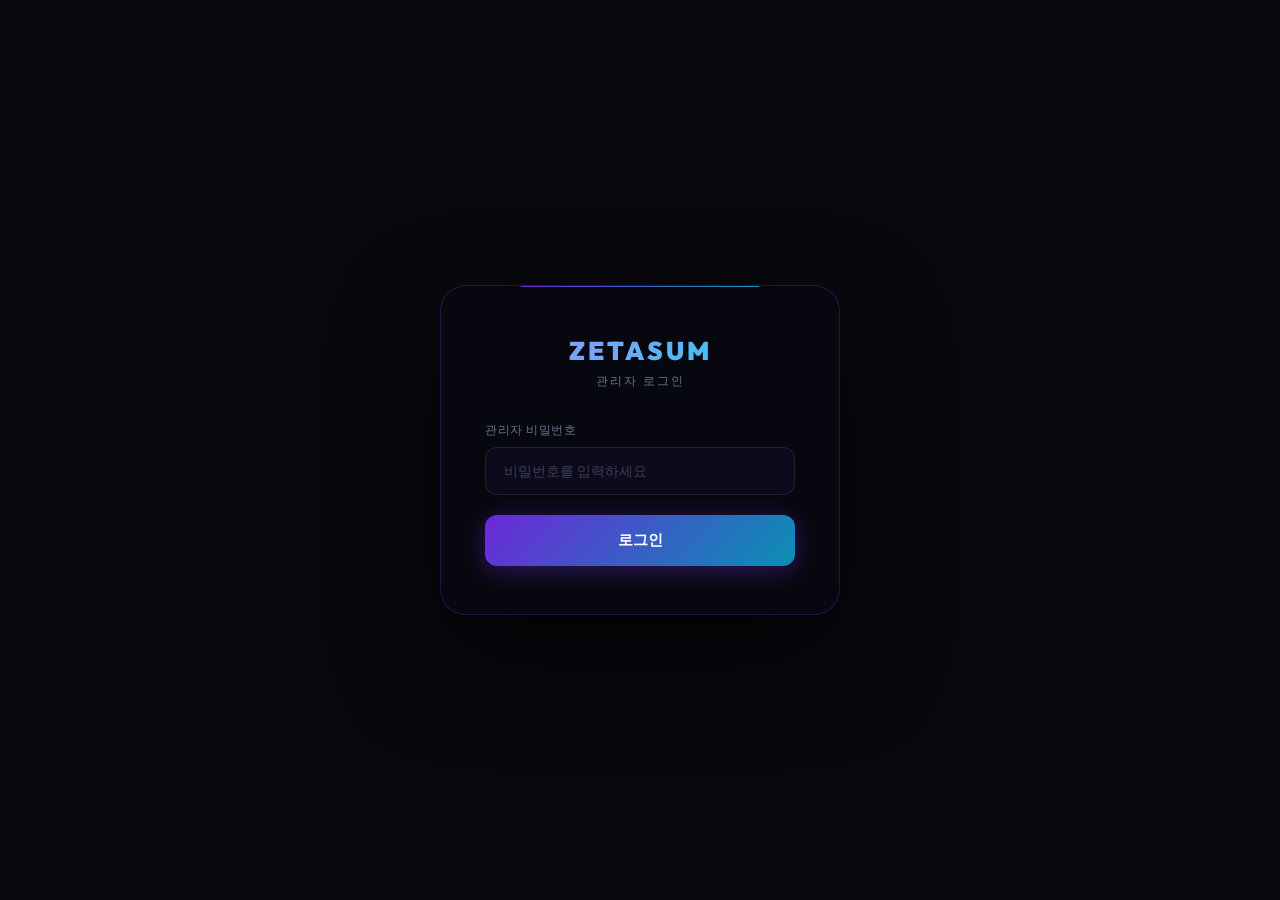
==== admin.html @ b0538472 "feat: 관리자 페이지 추가 (admin.html) + 가입자 localStorage 저장 - admin.html: 비밀번호 로그인 보호, 가입자 목록 테이블 - 전체/오늘/도메" ====
<!DOCTYPE html>
<html lang="ko">
<head>
  <meta charset="UTF-8">
  <meta name="viewport" content="width=device-width, initial-scale=1.0">
  <title>ZETASUM 관리자</title>
  <link rel="preconnect" href="https://fonts.googleapis.com">
  <link href="https://fonts.googleapis.com/css2?family=Outfit:wght@300;400;500;600;700;800;900&display=swap" rel="stylesheet">
  <style>
  :root {
    --bg:       #08080e;
    --bg-card:  #0e0e1c;
    --violet:   #7c3aed;
    --violet-l: #a78bfa;
    --cyan:     #22d3ee;
    --gold:     #f59e0b;
    --green:    #22c55e;
    --red:      #ef4444;
    --grad:     linear-gradient(135deg, #6d28d9 0%, #0891b2 100%);
    --grad-text:linear-gradient(135deg, #a78bfa 0%, #22d3ee 100%);
    --text:     #f8fafc;
    --muted:    #64748b;
    --border:   rgba(255,255,255,0.07);
    --font:     'Outfit', sans-serif;
    --ease:     cubic-bezier(.4,0,.2,1);
  }
  *, *::before, *::after { box-sizing: border-box; margin: 0; padding: 0; }
  html { scroll-behavior: smooth; -webkit-font-smoothing: antialiased; }
  body { background: var(--bg); color: var(--text); font-family: var(--font); min-height: 100vh; }

  /* ── LOGIN ── */
  #loginScreen {
    min-height: 100vh;
    display: flex; align-items: center; justify-content: center;
  }
  .login-box {
    background: #07080f;
    border: 1px solid rgba(124,58,237,.25);
    border-radius: 26px; padding: 3rem 2.75rem;
    width: 100%; max-width: 400px;
    box-shadow: 0 40px 100px rgba(0,0,0,.7);
    position: relative;
  }
  .login-box::before {
    content: ''; position: absolute; top: 0; left: 20%; right: 20%; height: 1px;
    background: linear-gradient(90deg, #6d28d9, #0891b2);
  }
  .login-logo {
    font-size: 1.6rem; font-weight: 900; letter-spacing: 3px;
    background: var(--grad-text);
    -webkit-background-clip: text; -webkit-text-fill-color: transparent; background-clip: text;
    display: block; text-align: center; margin-bottom: .4rem;
  }
  .login-sub {
    text-align: center; font-size: .78rem; color: var(--muted);
    letter-spacing: 2px; text-transform: uppercase; margin-bottom: 2rem;
  }
  .login-box label { display: block; font-size: .78rem; color: var(--muted); margin-bottom: .45rem; letter-spacing: .5px; }
  .login-box input {
    width: 100%; background: rgba(124,58,237,.06);
    border: 1px solid rgba(255,255,255,.09); color: var(--text);
    padding: .9rem 1.1rem; border-radius: 12px;
    font-family: var(--font); font-size: .9rem; outline: none;
    transition: all .25s; margin-bottom: 1.25rem;
  }
  .login-box input:focus {
    border-color: rgba(124,58,237,.55);
    box-shadow: 0 0 0 3px rgba(124,58,237,.12);
  }
  .login-box input::placeholder { color: rgba(100,116,139,.5); }
  .btn-login {
    display: block; width: 100%; padding: .92rem;
    background: var(--grad); color: #fff; border: none;
    border-radius: 12px; font-size: .95rem; font-weight: 700;
    font-family: var(--font); cursor: pointer;
    box-shadow: 0 4px 24px rgba(109,40,217,.4);
    transition: all .3s var(--ease);
  }
  .btn-login:hover { transform: translateY(-2px); box-shadow: 0 10px 32px rgba(109,40,217,.55); }
  .login-error {
    color: #f87171; font-size: .8rem; text-align: center;
    margin-top: .85rem; display: none;
  }

  /* ── ADMIN PANEL ── */
  #adminPanel { display: none; }

  header {
    background: rgba(8,8,14,.95); backdrop-filter: blur(20px);
    border-bottom: 1px solid var(--border);
    padding: 1rem 3rem;
    display: flex; align-items: center; justify-content: space-between;
    position: sticky; top: 0; z-index: 100;
  }
  .admin-logo {
    font-size: 1.3rem; font-weight: 900; letter-spacing: 3px;
    background: var(--grad-text);
    -webkit-background-clip: text; -webkit-text-fill-color: transparent; background-clip: text;
  }
  .admin-logo span {
    font-size: .72rem; font-weight: 500; letter-spacing: 2px;
    color: var(--muted); -webkit-text-fill-color: var(--muted);
    margin-left: .75rem;
  }
  .btn-logout {
    background: rgba(255,255,255,.04); border: 1px solid var(--border);
    color: var(--muted); padding: .45rem 1.1rem; border-radius: 8px;
    font-size: .8rem; font-family: var(--font); cursor: pointer;
    transition: all .2s;
  }
  .btn-logout:hover { color: var(--text); border-color: rgba(124,58,237,.35); }

  .main { max-width: 1200px; margin: 0 auto; padding: 2.5rem 2rem; }

  /* ── STAT CARDS ── */
  .stat-row { display: grid; grid-template-columns: repeat(3, 1fr); gap: 1.25rem; margin-bottom: 2.5rem; }
  .s-card {
    background: var(--bg-card); border: 1px solid var(--border);
    border-radius: 18px; padding: 1.75rem;
    display: flex; align-items: center; gap: 1.25rem;
  }
  .s-icon {
    width: 48px; height: 48px; border-radius: 14px;
    display: flex; align-items: center; justify-content: center;
    font-size: 1.4rem; flex-shrink: 0;
  }
  .s-icon.violet { background: rgba(124,58,237,.15); border: 1px solid rgba(124,58,237,.2); }
  .s-icon.cyan   { background: rgba(34,211,238,.1);  border: 1px solid rgba(34,211,238,.2); }
  .s-icon.gold   { background: rgba(245,158,11,.1);  border: 1px solid rgba(245,158,11,.2); }
  .s-val { font-size: 2rem; font-weight: 900; letter-spacing: -1px; line-height: 1; }
  .s-lbl { font-size: .78rem; color: var(--muted); margin-top: .25rem; }

  /* ── TOOLBAR ── */
  .toolbar {
    display: flex; align-items: center; justify-content: space-between;
    margin-bottom: 1.25rem; gap: 1rem; flex-wrap: wrap;
  }
  .toolbar-title { font-size: 1.05rem; font-weight: 700; }
  .toolbar-right { display: flex; gap: .65rem; }
  .btn-sm {
    padding: .48rem 1rem; border-radius: 8px; font-size: .8rem;
    font-weight: 600; font-family: var(--font); cursor: pointer;
    border: none; transition: all .2s;
  }
  .btn-sm.export { background: rgba(34,211,238,.1); color: var(--cyan); border: 1px solid rgba(34,211,238,.2); }
  .btn-sm.export:hover { background: rgba(34,211,238,.18); }
  .btn-sm.danger { background: rgba(239,68,68,.1); color: #f87171; border: 1px solid rgba(239,68,68,.2); }
  .btn-sm.danger:hover { background: rgba(239,68,68,.18); }
  .search-wrap { position: relative; }
  .search-wrap input {
    background: rgba(255,255,255,.04); border: 1px solid var(--border);
    color: var(--text); padding: .48rem 1rem .48rem 2.25rem;
    border-radius: 8px; font-family: var(--font); font-size: .82rem;
    outline: none; width: 220px; transition: border-color .2s;
  }
  .search-wrap input:focus { border-color: rgba(124,58,237,.4); }
  .search-wrap input::placeholder { color: var(--muted); }
  .search-icon {
    position: absolute; left: .75rem; top: 50%; transform: translateY(-50%);
    color: var(--muted); font-size: .85rem;
  }

  /* ── TABLE ── */
  .table-wrap {
    background: var(--bg-card); border: 1px solid var(--border);
    border-radius: 18px; overflow: hidden;
  }
  table { width: 100%; border-collapse: collapse; }
  thead tr { border-bottom: 1px solid var(--border); }
  thead th {
    padding: 1rem 1.25rem; text-align: left;
    font-size: .7rem; font-weight: 700; letter-spacing: 2px;
    text-transform: uppercase; color: var(--muted);
  }
  tbody tr {
    border-bottom: 1px solid var(--border);
    transition: background .15s;
  }
  tbody tr:last-child { border-bottom: none; }
  tbody tr:hover { background: rgba(124,58,237,.04); }
  tbody td { padding: 1rem 1.25rem; font-size: .875rem; }
  .td-num { color: var(--muted); font-size: .78rem; font-weight: 600; }
  .td-name { font-weight: 600; }
  .td-email { color: var(--muted); }
  .td-date { color: var(--muted); font-size: .8rem; }
  .badge-new {
    display: inline-block; background: rgba(34,211,238,.12);
    border: 1px solid rgba(34,211,238,.25); color: var(--cyan);
    font-size: .6rem; font-weight: 700; letter-spacing: 1px;
    padding: .1rem .45rem; border-radius: 100px; text-transform: uppercase;
    margin-left: .5rem; vertical-align: middle;
  }
  .btn-del {
    background: none; border: 1px solid rgba(239,68,68,.2);
    color: #f87171; padding: .3rem .7rem; border-radius: 7px;
    font-size: .75rem; font-family: var(--font); cursor: pointer;
    transition: all .2s;
  }
  .btn-del:hover { background: rgba(239,68,68,.12); }

  /* ── EMPTY STATE ── */
  .empty {
    text-align: center; padding: 4rem 2rem; color: var(--muted);
  }
  .empty-icon { font-size: 2.5rem; margin-bottom: 1rem; opacity: .4; }
  .empty p { font-size: .9rem; }

  @media (max-width: 768px) {
    header { padding: 1rem 1.5rem; }
    .main { padding: 1.5rem 1rem; }
    .stat-row { grid-template-columns: 1fr; }
    .search-wrap input { width: 160px; }
  }
  </style>
</head>
<body>

<!-- LOGIN -->
<div id="loginScreen">
  <div class="login-box">
    <span class="login-logo">ZETASUM</span>
    <p class="login-sub">관리자 로그인</p>
    <label>관리자 비밀번호</label>
    <input type="password" id="pwdInput" placeholder="비밀번호를 입력하세요" onkeydown="if(event.key==='Enter')doLogin()">
    <button class="btn-login" onclick="doLogin()">로그인</button>
    <p class="login-error" id="loginErr">비밀번호가 올바르지 않습니다.</p>
  </div>
</div>

<!-- ADMIN PANEL -->
<div id="adminPanel">
  <header>
    <div>
      <span class="admin-logo">ZETASUM<span>ADMIN</span></span>
    </div>
    <button class="btn-logout" onclick="doLogout()">로그아웃</button>
  </header>

  <div class="main">
    <!-- STAT CARDS -->
    <div class="stat-row">
      <div class="s-card">
        <div class="s-icon violet">👥</div>
        <div>
          <div class="s-val" id="statTotal">0</div>
          <div class="s-lbl">전체 가입자</div>
        </div>
      </div>
      <div class="s-card">
        <div class="s-icon cyan">📅</div>
        <div>
          <div class="s-val" id="statToday">0</div>
          <div class="s-lbl">오늘 가입</div>
        </div>
      </div>
      <div class="s-card">
        <div class="s-icon gold">📧</div>
        <div>
          <div class="s-val" id="statDomains">0</div>
          <div class="s-lbl">이메일 도메인 수</div>
        </div>
      </div>
    </div>

    <!-- TOOLBAR -->
    <div class="toolbar">
      <span class="toolbar-title">가입자 목록</span>
      <div class="toolbar-right">
        <div class="search-wrap">
          <span class="search-icon">🔍</span>
          <input type="text" id="searchInput" placeholder="이름 또는 이메일 검색" oninput="renderTable()">
        </div>
        <button class="btn-sm export" onclick="exportCSV()">CSV 내보내기</button>
        <button class="btn-sm danger" onclick="clearAll()">전체 삭제</button>
      </div>
    </div>

    <!-- TABLE -->
    <div class="table-wrap">
      <table>
        <thead>
          <tr>
            <th>#</th>
            <th>이름</th>
            <th>이메일</th>
            <th>가입일시</th>
            <th></th>
          </tr>
        </thead>
        <tbody id="userTableBody"></tbody>
      </table>
    </div>
  </div>
</div>

<script>
  const ADMIN_PWD = 'zetasum2026';
  const STORAGE_KEY = 'zetasum_users';

  function doLogin() {
    const v = document.getElementById('pwdInput').value;
    if (v === ADMIN_PWD) {
      document.getElementById('loginScreen').style.display = 'none';
      document.getElementById('adminPanel').style.display = 'block';
      renderAll();
    } else {
      document.getElementById('loginErr').style.display = 'block';
    }
  }

  function doLogout() {
    document.getElementById('loginScreen').style.display = 'flex';
    document.getElementById('adminPanel').style.display = 'none';
    document.getElementById('pwdInput').value = '';
    document.getElementById('loginErr').style.display = 'none';
  }

  function getUsers() {
    return JSON.parse(localStorage.getItem(STORAGE_KEY) || '[]');
  }

  function renderAll() {
    const users = getUsers();
    const today = new Date().toDateString();
    const todayCount = users.filter(u => new Date(u.date).toDateString() === today).length;
    const domains = new Set(users.map(u => u.email.split('@')[1]).filter(Boolean));

    document.getElementById('statTotal').textContent   = users.length;
    document.getElementById('statToday').textContent   = todayCount;
    document.getElementById('statDomains').textContent = domains.size;
    renderTable();
  }

  function renderTable() {
    const q = document.getElementById('searchInput').value.toLowerCase();
    const users = getUsers();
    const filtered = q
      ? users.filter(u => u.name.toLowerCase().includes(q) || u.email.toLowerCase().includes(q))
      : users;

    const tbody = document.getElementById('userTableBody');
    if (filtered.length === 0) {
      tbody.innerHTML = `<tr><td colspan="5">
        <div class="empty">
          <div class="empty-icon">📭</div>
          <p>${q ? '검색 결과가 없습니다.' : '아직 가입자가 없습니다.'}</p>
        </div>
      </td></tr>`;
      return;
    }

    const today = new Date().toDateString();
    tbody.innerHTML = filtered.slice().reverse().map((u, i) => {
      const isNew = new Date(u.date).toDateString() === today;
      const d = new Date(u.date);
      const dateStr = `${d.getFullYear()}.${String(d.getMonth()+1).padStart(2,'0')}.${String(d.getDate()).padStart(2,'0')} ${String(d.getHours()).padStart(2,'0')}:${String(d.getMinutes()).padStart(2,'0')}`;
      const realIdx = users.length - 1 - i;
      return `<tr>
        <td class="td-num">${users.length - i}</td>
        <td class="td-name">${esc(u.name)}${isNew ? '<span class="badge-new">NEW</span>' : ''}</td>
        <td class="td-email">${esc(u.email)}</td>
        <td class="td-date">${dateStr}</td>
        <td><button class="btn-del" onclick="deleteUser(${realIdx})">삭제</button></td>
      </tr>`;
    }).join('');
  }

  function deleteUser(idx) {
    if (!confirm('이 가입자를 삭제할까요?')) return;
    const users = getUsers();
    users.splice(idx, 1);
    localStorage.setItem(STORAGE_KEY, JSON.stringify(users));
    renderAll();
  }

  function clearAll() {
    if (!confirm('전체 가입자 데이터를 삭제할까요? 복구할 수 없습니다.')) return;
    localStorage.removeItem(STORAGE_KEY);
    renderAll();
  }

  function exportCSV() {
    const users = getUsers();
    if (!users.length) { alert('내보낼 데이터가 없습니다.'); return; }
    const rows = [['번호', '이름', '이메일', '가입일시'],
      ...users.map((u, i) => [i+1, u.name, u.email, new Date(u.date).toLocaleString('ko-KR')])
    ];
    const csv = '﻿' + rows.map(r => r.join(',')).join('\n');
    const a = document.createElement('a');
    a.href = URL.createObjectURL(new Blob([csv], { type: 'text/csv' }));
    a.download = `zetasum_users_${new Date().toISOString().slice(0,10)}.csv`;
    a.click();
  }

  function esc(s) {
    return s.replace(/&/g,'&amp;').replace(/</g,'&lt;').replace(/>/g,'&gt;');
  }
</script>
</body>
</html>
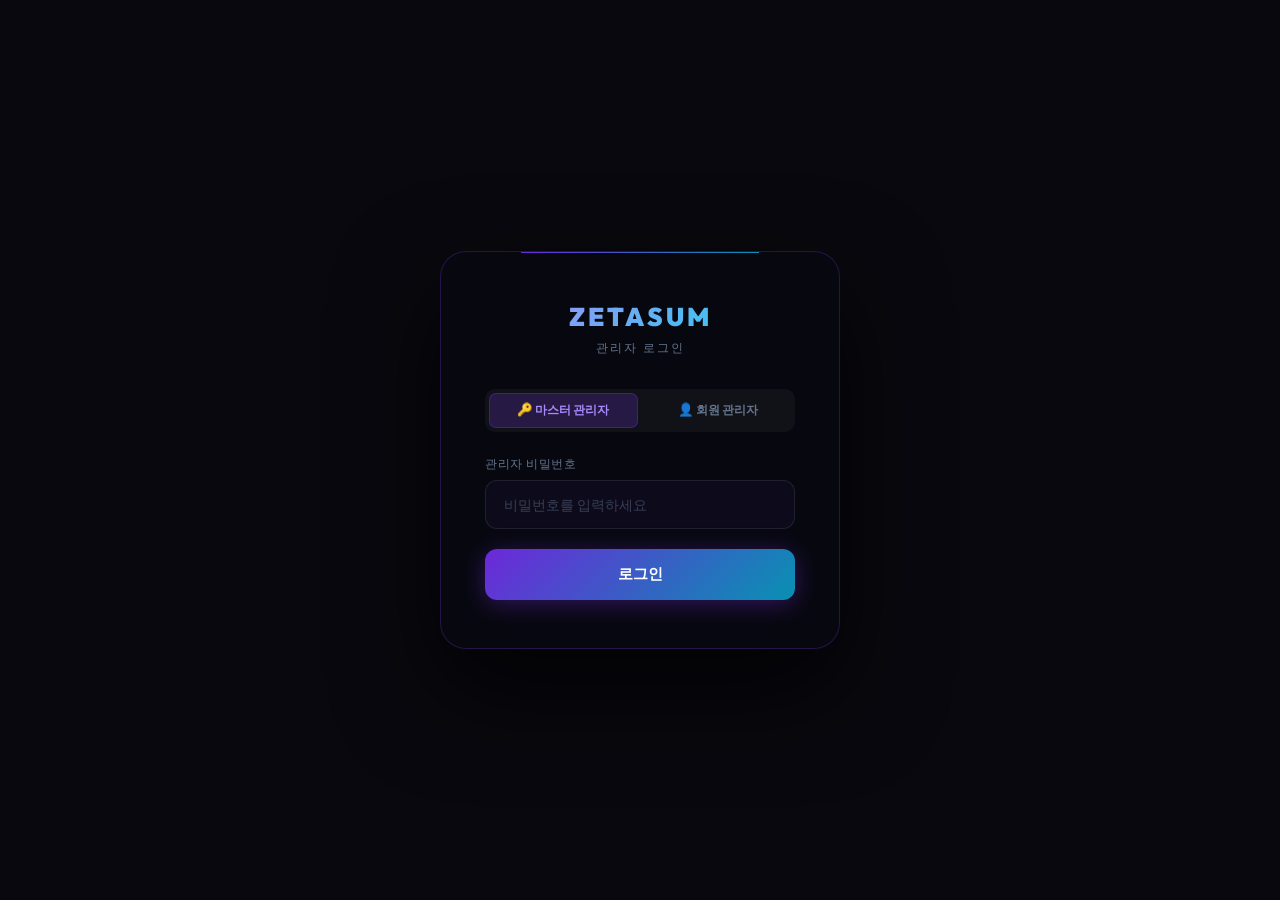
==== commit 97ecda14: "feat: 관리자 페이지 회원 관리자 로그인 추가 - 로그인 탭 2개: 마스터 관리자(비밀번호) / 회원 관리자(이메일+비밀번호) - 회원 관리자는 가입 시 설정한 비밀번호 + r" ====
--- a/admin.html
+++ b/admin.html
@@ -113,7 +113,7 @@
   .main { max-width: 1200px; margin: 0 auto; padding: 2.5rem 2rem; }
 
   /* ── STAT CARDS ── */
-  .stat-row { display: grid; grid-template-columns: repeat(3, 1fr); gap: 1.25rem; margin-bottom: 2.5rem; }
+  .stat-row { display: grid; grid-template-columns: repeat(4, 1fr); gap: 1.25rem; margin-bottom: 2.5rem; }
   .s-card {
     background: var(--bg-card); border: 1px solid var(--border);
     border-radius: 18px; padding: 1.75rem;
@@ -127,6 +127,7 @@
   .s-icon.violet { background: rgba(124,58,237,.15); border: 1px solid rgba(124,58,237,.2); }
   .s-icon.cyan   { background: rgba(34,211,238,.1);  border: 1px solid rgba(34,211,238,.2); }
   .s-icon.gold   { background: rgba(245,158,11,.1);  border: 1px solid rgba(245,158,11,.2); }
+  .s-icon.red    { background: rgba(239,68,68,.1);   border: 1px solid rgba(239,68,68,.2); }
   .s-val { font-size: 2rem; font-weight: 900; letter-spacing: -1px; line-height: 1; }
   .s-lbl { font-size: .78rem; color: var(--muted); margin-top: .25rem; }
 
@@ -198,12 +199,128 @@
   }
   .btn-del:hover { background: rgba(239,68,68,.12); }
 
+  /* ── ROLE BADGES ── */
+  .badge-admin {
+    display: inline-flex; align-items: center; gap: .3rem;
+    background: rgba(124,58,237,.15); border: 1px solid rgba(124,58,237,.3);
+    color: var(--violet-l); font-size: .65rem; font-weight: 700;
+    letter-spacing: 1px; padding: .2rem .6rem; border-radius: 100px;
+    text-transform: uppercase;
+  }
+  .badge-member {
+    display: inline-flex; align-items: center;
+    background: rgba(255,255,255,.04); border: 1px solid var(--border);
+    color: var(--muted); font-size: .65rem; font-weight: 600;
+    letter-spacing: 1px; padding: .2rem .6rem; border-radius: 100px;
+    text-transform: uppercase;
+  }
+  .btn-promote {
+    background: rgba(124,58,237,.1); border: 1px solid rgba(124,58,237,.25);
+    color: var(--violet-l); padding: .28rem .65rem; border-radius: 7px;
+    font-size: .72rem; font-family: var(--font); cursor: pointer; transition: all .2s;
+  }
+  .btn-promote:hover { background: rgba(124,58,237,.22); }
+  .btn-demote {
+    background: rgba(245,158,11,.08); border: 1px solid rgba(245,158,11,.22);
+    color: var(--gold); padding: .28rem .65rem; border-radius: 7px;
+    font-size: .72rem; font-family: var(--font); cursor: pointer; transition: all .2s;
+  }
+  .btn-demote:hover { background: rgba(245,158,11,.16); }
+
+  /* ── ADMIN PAGE BADGE ── */
+  .admin-page-badge {
+    display: inline-flex; align-items: center;
+    background: rgba(124,58,237,.15); border: 1px solid rgba(124,58,237,.3);
+    color: var(--violet-l); font-size: .65rem; font-weight: 700;
+    letter-spacing: 2px; padding: .25rem .75rem; border-radius: 100px;
+    text-transform: uppercase; margin-left: .85rem;
+  }
+
   /* ── EMPTY STATE ── */
   .empty {
     text-align: center; padding: 4rem 2rem; color: var(--muted);
   }
   .empty-icon { font-size: 2.5rem; margin-bottom: 1rem; opacity: .4; }
   .empty p { font-size: .9rem; }
+
+  /* ── PWD MODAL ── */
+  .pwd-modal-overlay {
+    position: fixed; inset: 0; z-index: 500;
+    background: rgba(0,0,0,.8); backdrop-filter: blur(16px);
+    display: none; align-items: center; justify-content: center; padding: 1.5rem;
+  }
+  .pwd-modal-overlay.open { display: flex; animation: fadeIn .2s ease; }
+  @keyframes fadeIn { from{opacity:0} to{opacity:1} }
+  .pwd-modal {
+    background: #07080f; border: 1px solid rgba(124,58,237,.3);
+    border-radius: 22px; padding: 2.25rem 2.5rem;
+    width: 100%; max-width: 400px; position: relative;
+    box-shadow: 0 40px 80px rgba(0,0,0,.7);
+    animation: slideUp .25s ease;
+  }
+  @keyframes slideUp { from{transform:translateY(20px);opacity:0} to{transform:translateY(0);opacity:1} }
+  .pwd-modal::before {
+    content:''; position:absolute; top:0; left:20%; right:20%; height:1px;
+    background: linear-gradient(90deg,#6d28d9,#0891b2);
+  }
+  .pwd-modal h3 {
+    font-size: 1.15rem; font-weight: 800; margin-bottom: 1.5rem;
+    background: var(--grad-text);
+    -webkit-background-clip: text; -webkit-text-fill-color: transparent; background-clip: text;
+  }
+  .pwd-modal label { display:block; font-size:.75rem; color:var(--muted); margin-bottom:.4rem; letter-spacing:.5px; }
+  .pwd-modal input {
+    width:100%; background:rgba(124,58,237,.06);
+    border:1px solid rgba(255,255,255,.09); color:var(--text);
+    padding:.8rem 1rem; border-radius:10px;
+    font-family:var(--font); font-size:.88rem; outline:none;
+    transition:all .2s; margin-bottom:1rem;
+  }
+  .pwd-modal input:focus { border-color:rgba(124,58,237,.55); box-shadow:0 0 0 3px rgba(124,58,237,.1); }
+  .pwd-modal input::placeholder { color:rgba(100,116,139,.5); }
+  .pwd-modal-btns { display:flex; gap:.65rem; margin-top:.5rem; }
+  .btn-confirm {
+    flex:1; padding:.8rem; background:var(--grad); color:#fff; border:none;
+    border-radius:10px; font-size:.88rem; font-weight:700; font-family:var(--font);
+    cursor:pointer; transition:all .25s;
+  }
+  .btn-confirm:hover { filter:brightness(1.15); }
+  .btn-cancel {
+    flex:1; padding:.8rem; background:rgba(255,255,255,.04); color:var(--muted);
+    border:1px solid var(--border); border-radius:10px;
+    font-size:.88rem; font-family:var(--font); cursor:pointer; transition:all .2s;
+  }
+  .btn-cancel:hover { color:var(--text); }
+  .pwd-msg { font-size:.78rem; margin-top:.75rem; text-align:center; min-height:1.1rem; }
+  .pwd-msg.err  { color:#f87171; }
+  .pwd-msg.ok   { color:var(--green); }
+  .pwd-modal-close {
+    position:absolute; top:1rem; right:1.25rem;
+    background:none; border:none; color:var(--muted);
+    font-size:1.1rem; cursor:pointer; transition:color .2s;
+  }
+  .pwd-modal-close:hover { color:var(--text); }
+
+  /* ── LOGIN TABS ── */
+  .login-tabs {
+    display: flex; gap: .4rem; margin-bottom: 1.5rem;
+    background: rgba(255,255,255,.04); border-radius: 10px; padding: .25rem;
+  }
+  .login-tab {
+    flex: 1; padding: .52rem; border: none; border-radius: 7px;
+    font-family: var(--font); font-size: .78rem; font-weight: 600;
+    cursor: pointer; transition: all .2s;
+    background: none; color: var(--muted);
+  }
+  .login-tab.active {
+    background: rgba(124,58,237,.2); color: var(--violet-l);
+    border: 1px solid rgba(124,58,237,.3);
+  }
+  .admin-info-chip {
+    font-size: .78rem; color: var(--muted);
+    background: rgba(255,255,255,.04); border: 1px solid var(--border);
+    padding: .3rem .85rem; border-radius: 100px;
+  }
 
   @media (max-width: 768px) {
     header { padding: 1rem 1.5rem; }
@@ -220,21 +337,64 @@
   <div class="login-box">
     <span class="login-logo">ZETASUM</span>
     <p class="login-sub">관리자 로그인</p>
-    <label>관리자 비밀번호</label>
-    <input type="password" id="pwdInput" placeholder="비밀번호를 입력하세요" onkeydown="if(event.key==='Enter')doLogin()">
-    <button class="btn-login" onclick="doLogin()">로그인</button>
-    <p class="login-error" id="loginErr">비밀번호가 올바르지 않습니다.</p>
+
+    <div class="login-tabs">
+      <button class="login-tab active" id="tabMaster" onclick="switchTab('master')">🔑 마스터 관리자</button>
+      <button class="login-tab" id="tabMember" onclick="switchTab('member')">👤 회원 관리자</button>
+    </div>
+
+    <!-- 마스터 로그인 -->
+    <div id="formMaster">
+      <label>관리자 비밀번호</label>
+      <input type="password" id="pwdInput" placeholder="비밀번호를 입력하세요" onkeydown="if(event.key==='Enter')doLogin()">
+      <button class="btn-login" onclick="doLogin()">로그인</button>
+    </div>
+
+    <!-- 회원 관리자 로그인 -->
+    <div id="formMember" style="display:none;">
+      <label>이메일</label>
+      <input type="email" id="memberEmail" placeholder="관리자로 지정된 이메일" onkeydown="if(event.key==='Enter')doMemberAdminLogin()">
+      <label>비밀번호</label>
+      <input type="password" id="memberPwd" placeholder="비밀번호" onkeydown="if(event.key==='Enter')doMemberAdminLogin()">
+      <button class="btn-login" onclick="doMemberAdminLogin()">로그인</button>
+    </div>
+
+    <p class="login-error" id="loginErr">로그인 정보가 올바르지 않습니다.</p>
   </div>
 </div>
 
 <!-- ADMIN PANEL -->
 <div id="adminPanel">
   <header>
-    <div>
+    <div style="display:flex;align-items:center;">
       <span class="admin-logo">ZETASUM<span>ADMIN</span></span>
-    </div>
-    <button class="btn-logout" onclick="doLogout()">로그아웃</button>
+      <span class="admin-page-badge">관리자 페이지</span>
+    </div>
+    <div style="display:flex;gap:.65rem;align-items:center;">
+      <span class="admin-info-chip" id="adminLoginInfo"></span>
+      <button class="btn-logout" id="btnPwdChange" onclick="openPwdModal()">🔑 비밀번호 변경</button>
+      <button class="btn-logout" onclick="doLogout()">로그아웃</button>
+    </div>
   </header>
+
+  <!-- PWD CHANGE MODAL -->
+  <div class="pwd-modal-overlay" id="pwdModal">
+    <div class="pwd-modal">
+      <button class="pwd-modal-close" onclick="closePwdModal()">×</button>
+      <h3>비밀번호 변경</h3>
+      <label>현재 비밀번호</label>
+      <input type="password" id="curPwd" placeholder="현재 비밀번호">
+      <label>새 비밀번호</label>
+      <input type="password" id="newPwd" placeholder="새 비밀번호 (4자리 이상)">
+      <label>새 비밀번호 확인</label>
+      <input type="password" id="newPwd2" placeholder="새 비밀번호 재입력" onkeydown="if(event.key==='Enter')confirmPwdChange()">
+      <div class="pwd-modal-btns">
+        <button class="btn-confirm" onclick="confirmPwdChange()">변경 완료</button>
+        <button class="btn-cancel" onclick="closePwdModal()">취소</button>
+      </div>
+      <p class="pwd-msg" id="pwdMsg"></p>
+    </div>
+  </div>
 
   <div class="main">
     <!-- STAT CARDS -->
@@ -260,6 +420,13 @@
           <div class="s-lbl">이메일 도메인 수</div>
         </div>
       </div>
+      <div class="s-card">
+        <div class="s-icon red">🛡️</div>
+        <div>
+          <div class="s-val" id="statAdmins">0</div>
+          <div class="s-lbl">관리자 계정</div>
+        </div>
+      </div>
     </div>
 
     <!-- TOOLBAR -->
@@ -283,6 +450,7 @@
             <th>#</th>
             <th>이름</th>
             <th>이메일</th>
+            <th>유형</th>
             <th>가입일시</th>
             <th></th>
           </tr>
@@ -294,25 +462,108 @@
 </div>
 
 <script>
-  const ADMIN_PWD = 'zetasum2026';
   const STORAGE_KEY = 'zetasum_users';
-
+  const PWD_KEY     = 'zetasum_admin_pwd';
+  const DEFAULT_PWD = 'zetasum2026';
+
+  let currentAdmin = null; // { type:'master' } or { type:'member', name, email }
+
+  function getAdminPwd() {
+    return localStorage.getItem(PWD_KEY) || DEFAULT_PWD;
+  }
+
+  /* ── TAB SWITCH ── */
+  function switchTab(tab) {
+    const isMaster = tab === 'master';
+    document.getElementById('tabMaster').classList.toggle('active', isMaster);
+    document.getElementById('tabMember').classList.toggle('active', !isMaster);
+    document.getElementById('formMaster').style.display = isMaster ? 'block' : 'none';
+    document.getElementById('formMember').style.display = isMaster ? 'none' : 'block';
+    document.getElementById('loginErr').style.display = 'none';
+  }
+
+  /* ── MASTER LOGIN ── */
   function doLogin() {
     const v = document.getElementById('pwdInput').value;
-    if (v === ADMIN_PWD) {
-      document.getElementById('loginScreen').style.display = 'none';
-      document.getElementById('adminPanel').style.display = 'block';
-      renderAll();
+    if (v === getAdminPwd()) {
+      currentAdmin = { type: 'master' };
+      enterAdminPanel();
     } else {
       document.getElementById('loginErr').style.display = 'block';
     }
   }
 
+  /* ── MEMBER ADMIN LOGIN ── */
+  function doMemberAdminLogin() {
+    const email = document.getElementById('memberEmail').value.trim();
+    const pwd   = document.getElementById('memberPwd').value;
+    const users = getUsers();
+    const user  = users.find(u => u.email === email && u.pwd === pwd && u.role === 'admin');
+    if (user) {
+      currentAdmin = { type: 'member', name: user.name, email: user.email };
+      enterAdminPanel();
+    } else {
+      document.getElementById('loginErr').style.display = 'block';
+    }
+  }
+
+  /* ── ENTER PANEL ── */
+  function enterAdminPanel() {
+    document.getElementById('loginScreen').style.display = 'none';
+    document.getElementById('adminPanel').style.display  = 'block';
+    // 헤더 업데이트
+    const infoEl = document.getElementById('adminLoginInfo');
+    const pwdBtn = document.getElementById('btnPwdChange');
+    if (currentAdmin.type === 'master') {
+      infoEl.textContent = '🛡️ 마스터 관리자';
+      pwdBtn.style.display = '';
+    } else {
+      infoEl.textContent = `👤 ${currentAdmin.name}`;
+      pwdBtn.style.display = 'none';
+    }
+    renderAll();
+  }
+
   function doLogout() {
+    currentAdmin = null;
     document.getElementById('loginScreen').style.display = 'flex';
-    document.getElementById('adminPanel').style.display = 'none';
-    document.getElementById('pwdInput').value = '';
+    document.getElementById('adminPanel').style.display  = 'none';
+    document.getElementById('pwdInput').value    = '';
+    document.getElementById('memberEmail').value = '';
+    document.getElementById('memberPwd').value   = '';
     document.getElementById('loginErr').style.display = 'none';
+    switchTab('master');
+  }
+
+  /* ── PASSWORD CHANGE ── */
+  function openPwdModal() {
+    document.getElementById('curPwd').value = '';
+    document.getElementById('newPwd').value = '';
+    document.getElementById('newPwd2').value = '';
+    document.getElementById('pwdMsg').textContent = '';
+    document.getElementById('pwdMsg').className = 'pwd-msg';
+    document.getElementById('pwdModal').classList.add('open');
+  }
+  function closePwdModal() {
+    document.getElementById('pwdModal').classList.remove('open');
+  }
+  function confirmPwdChange() {
+    const cur  = document.getElementById('curPwd').value;
+    const nw   = document.getElementById('newPwd').value;
+    const nw2  = document.getElementById('newPwd2').value;
+    const msg  = document.getElementById('pwdMsg');
+    if (cur !== getAdminPwd()) {
+      msg.textContent = '현재 비밀번호가 올바르지 않습니다.'; msg.className = 'pwd-msg err'; return;
+    }
+    if (nw.length < 4) {
+      msg.textContent = '새 비밀번호는 4자리 이상이어야 합니다.'; msg.className = 'pwd-msg err'; return;
+    }
+    if (nw !== nw2) {
+      msg.textContent = '새 비밀번호가 서로 일치하지 않습니다.'; msg.className = 'pwd-msg err'; return;
+    }
+    localStorage.setItem(PWD_KEY, nw);
+    msg.textContent = '비밀번호가 변경되었습니다!'; msg.className = 'pwd-msg ok';
+    setTimeout(closePwdModal, 1200);
   }
 
   function getUsers() {
@@ -324,10 +575,12 @@
     const today = new Date().toDateString();
     const todayCount = users.filter(u => new Date(u.date).toDateString() === today).length;
     const domains = new Set(users.map(u => u.email.split('@')[1]).filter(Boolean));
+    const adminCount = users.filter(u => u.role === 'admin').length;
 
     document.getElementById('statTotal').textContent   = users.length;
     document.getElementById('statToday').textContent   = todayCount;
     document.getElementById('statDomains').textContent = domains.size;
+    document.getElementById('statAdmins').textContent  = adminCount;
     renderTable();
   }
 
@@ -355,14 +608,37 @@
       const d = new Date(u.date);
       const dateStr = `${d.getFullYear()}.${String(d.getMonth()+1).padStart(2,'0')}.${String(d.getDate()).padStart(2,'0')} ${String(d.getHours()).padStart(2,'0')}:${String(d.getMinutes()).padStart(2,'0')}`;
       const realIdx = users.length - 1 - i;
+      const isAdmin = u.role === 'admin';
+      const roleBadge = isAdmin
+        ? '<span class="badge-admin">🛡️ 관리자 가입</span>'
+        : '<span class="badge-member">일반 가입</span>';
+      const roleBtn = isAdmin
+        ? `<button class="btn-demote" onclick="toggleRole(${realIdx})">관리자 해제</button>`
+        : `<button class="btn-promote" onclick="toggleRole(${realIdx})">관리자 지정</button>`;
       return `<tr>
         <td class="td-num">${users.length - i}</td>
         <td class="td-name">${esc(u.name)}${isNew ? '<span class="badge-new">NEW</span>' : ''}</td>
         <td class="td-email">${esc(u.email)}</td>
+        <td>${roleBadge}</td>
         <td class="td-date">${dateStr}</td>
-        <td><button class="btn-del" onclick="deleteUser(${realIdx})">삭제</button></td>
+        <td style="display:flex;gap:.4rem;align-items:center;">${roleBtn}<button class="btn-del" onclick="deleteUser(${realIdx})">삭제</button></td>
       </tr>`;
     }).join('');
+  }
+
+  function toggleRole(idx) {
+    const users = getUsers();
+    const u = users[idx];
+    const isAdmin = u.role === 'admin';
+    if (isAdmin) {
+      if (!confirm(`'${u.name}'의 관리자 권한을 해제할까요?`)) return;
+      users[idx].role = 'member';
+    } else {
+      if (!confirm(`'${u.name}'을(를) 관리자로 지정할까요?`)) return;
+      users[idx].role = 'admin';
+    }
+    localStorage.setItem(STORAGE_KEY, JSON.stringify(users));
+    renderAll();
   }
 
   function deleteUser(idx) {
